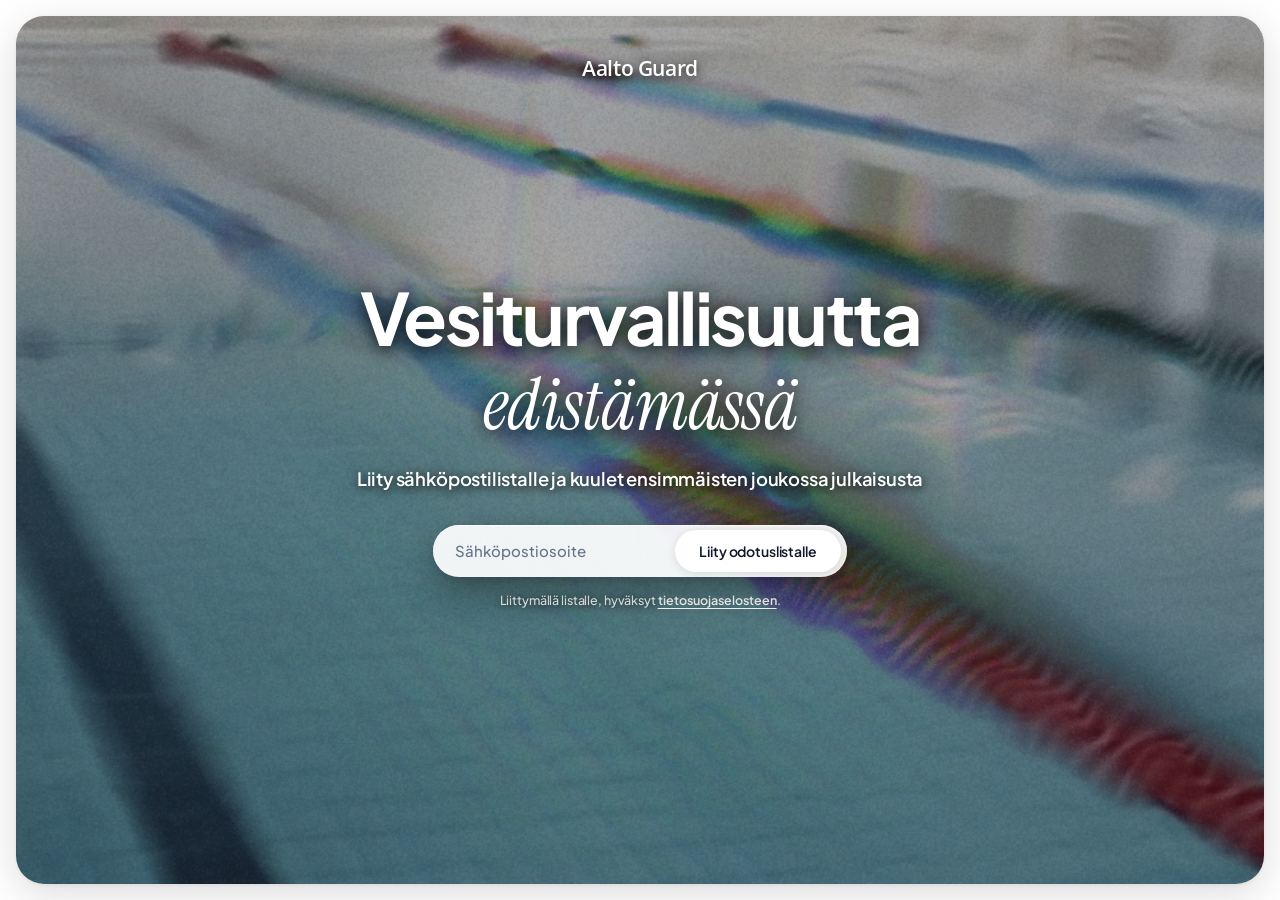
==== index.html @ 10b3afd3 "Fix background blur delay: dedicated hardware-accelerated hero-bg layer" ====
<!DOCTYPE html>
<html lang="fi">
<head>
  <meta charset="UTF-8">
  <meta name="viewport" content="width=device-width, initial-scale=1.0">
  <title>Aalto Guard — Vesiturvallisuutta edistämässä</title>
  <link rel="preconnect" href="https://fonts.googleapis.com">
  <link rel="preconnect" href="https://fonts.gstatic.com" crossorigin>
  <link href="https://fonts.googleapis.com/css2?family=Instrument+Serif:ital@1&family=Open+Sans:wght@600&family=Plus+Jakarta+Sans:wght@400;500;600;700;800&display=swap" rel="stylesheet">
  <link rel="stylesheet" href="style.css">
</head>
<body>
  <div class="page-wrapper">
    <main class="hero-card" id="hero-card">
      <!-- Erillinen taustakuvakerros välittömälle GPU-blurraukselle -->
      <div class="hero-bg" id="hero-bg" aria-hidden="true"></div>

      <!-- Yläosan logo -->
      <header class="header">
        <div class="logo">
          <span class="logo-text">Aalto Guard</span>
        </div>
      </header>

      <!-- Pääsisältö -->
      <div class="hero-content">
        <h1 class="hero-title">
          Vesiturvallisuutta <span class="italic-serif">edistämässä</span>
        </h1>
        <p class="hero-subtitle">
          Liity sähköpostilistalle ja kuulet ensimmäisten joukossa julkaisusta
        </p>

        <!-- Sähköpostilomake -->
        <form class="waitlist-form" id="waitlist-form">
          <input 
            type="email" 
            id="email-input"
            class="waitlist-input" 
            placeholder="Sähköpostiosoite" 
            required
            aria-label="Sähköpostiosoite"
          >
          <button type="submit" id="submit-btn" class="waitlist-button">
            Liity odotuslistalle
          </button>
        </form>

        <!-- Tietosuojateksti laatikon alla -->
        <p class="privacy-note">
          Liittymällä listalle, hyväksyt 
          <button type="button" class="privacy-link-btn" id="open-privacy-btn">tietosuojaselosteen</button>.
        </p>

        <!-- Palauteviesti onnistumisesta / virheestä -->
        <div id="form-feedback" class="form-feedback" aria-live="polite"></div>
      </div>

      <!-- Frosted Glass Modal Overlay -->
      <div class="modal-overlay" id="privacy-modal" aria-hidden="true">
        <div class="modal-backdrop" id="modal-backdrop"></div>
        <div class="modal-dialog" role="dialog" aria-labelledby="modal-title">
          <div class="modal-header">
            <h3 id="modal-title">Tietosuojaseloste</h3>
            <button type="button" class="modal-close-btn" id="close-modal-btn" aria-label="Sulje">&times;</button>
          </div>
          <div class="modal-body">
            <h4>1. Rekisterinpitäjä</h4>
            <p>Aalto Guard &mdash; Yhteystiedot: info@aaltoguard.fi</p>
            
            <h4>2. Käyttötarkoitus ja käsittelyn peruste</h4>
            <p>Sähköpostiosoitteesi kerätään suostumuksellasi vain ja ainoastaan Aalto Guard -palvelun lanseerauksesta tiedottamista varten.</p>
            
            <h4>3. Tietojen suoja ja luovutus</h4>
            <p>Tietoja säilytetään suojatussa ympäristössä eikä niitä koskaan myydä tai luovuteta ulkopuolisille suoramarkkinointiin.</p>

            <h4>4. Oikeutesi</h4>
            <p>Voit peruuttaa suostumuksesi ja pyytää sähköpostiosoitteesi poistamista listalta milloin tahansa ilmoittamalla siitä meille.</p>
          </div>
        </div>
      </div>
    </main>
  </div>

  <script src="script.js"></script>
</body>
</html>
---- style.css ----
/* ==========================================================================
   AALTO GUARD - LOPULLINEN TYYLITIEDOSTO (ALLAS 3 + HIENOVARAISEN PIENI TUMMENNUS)
   ========================================================================== */

/* Reset & Base */
*, *::before, *::after {
  box-sizing: border-box;
  margin: 0;
  padding: 0;
}

html, body {
  width: 100%;
  height: 100%;
  min-height: 100dvh;
  font-family: 'Plus Jakarta Sans', -apple-system, BlinkMacSystemFont, 'Segoe UI', Roboto, Helvetica, Arial, sans-serif;
  background-color: #ffffff;
  color: #ffffff;
  -webkit-font-smoothing: antialiased;
  -moz-osx-font-smoothing: grayscale;
  overflow: hidden;
}

/* Page Frame with white outer margin */
.page-wrapper {
  height: 100vh;
  height: 100dvh;
  min-height: 100dvh;
  padding: 16px;
  display: flex;
  background-color: #ffffff;
}

/* Hero Card Container */
.hero-card {
  flex: 1;
  position: relative;
  display: flex;
  flex-direction: column;
  justify-content: space-between;
  align-items: center;
  height: calc(100dvh - 32px);
  min-height: calc(100dvh - 32px);
  max-height: calc(100dvh - 32px);
  border-radius: 28px;
  overflow: hidden;
  box-shadow: 
    0 10px 40px rgba(0, 0, 0, 0.14),
    0 1px 4px rgba(0, 0, 0, 0.06);
}

/* Erillinen GPU-kiihdytetty taustakuvakerros (blurraantuu välittömästi ilman viivettä) */
.hero-bg {
  position: absolute;
  inset: -28px;
  background-image: 
    linear-gradient(rgba(0, 0, 0, 0.32), rgba(0, 0, 0, 0.40)),
    url('pool-diagonal.jpg');
  background-size: cover;
  background-position: center center;
  background-repeat: no-repeat;
  z-index: 0;
  transition: filter 0.22s cubic-bezier(0.16, 1, 0.3, 1), transform 0.22s cubic-bezier(0.16, 1, 0.3, 1);
  will-change: filter, transform;
}

/* Kun modaali avataan, koko taustakuva ja sisältö sumenevat 0ms viiveellä */
body.modal-open .hero-bg {
  filter: blur(22px) brightness(0.8);
  transform: scale(1.08);
}

/* Header & Logo */
.header {
  position: relative;
  width: 100%;
  padding-top: 38px;
  display: flex;
  justify-content: center;
  align-items: center;
  z-index: 10;
  transition: filter 0.2s ease, opacity 0.2s ease, transform 0.2s ease;
  will-change: filter, opacity;
}

.logo {
  display: inline-flex;
  align-items: center;
  color: #ffffff;
  user-select: none;
}

.logo-text {
  font-family: 'Open Sans', sans-serif;
  font-size: 21px;
  font-weight: 600;
  letter-spacing: -0.02em;
  color: #ffffff;
  text-shadow: 0 2px 10px rgba(0, 0, 0, 0.8), 0 0 20px rgba(0, 0, 0, 0.45);
}

/* Center Content */
.hero-content {
  position: relative;
  display: flex;
  flex-direction: column;
  align-items: center;
  justify-content: center;
  text-align: center;
  padding: 20px 24px 70px;
  max-width: 860px;
  width: 100%;
  margin: auto;
  z-index: 10;
  transition: filter 0.2s ease, opacity 0.2s ease, transform 0.2s ease;
  will-change: filter, opacity;
}

/* Tekstisisällön välitön sumennus */
body.modal-open .header,
body.modal-open .hero-content {
  filter: blur(10px);
  opacity: 0.15;
  transform: scale(0.98);
  pointer-events: none;
}

/* Main Heading */
.hero-title {
  font-size: clamp(2.5rem, 5.8vw, 4.5rem);
  font-weight: 700;
  line-height: 1.15;
  letter-spacing: -0.035em;
  color: #ffffff;
  margin-bottom: 18px;
  text-shadow: 0 3px 16px rgba(0, 0, 0, 0.8), 0 0 36px rgba(0, 0, 0, 0.5);
}

.hero-title .italic-serif {
  font-family: 'Instrument Serif', 'Playfair Display', Georgia, serif;
  font-style: italic;
  font-weight: 400;
  letter-spacing: -0.01em;
  padding: 0 2px;
}

/* Subtitle */
.hero-subtitle {
  font-size: clamp(1rem, 1.7vw, 1.15rem);
  font-weight: 600;
  color: #ffffff;
  letter-spacing: -0.01em;
  margin-bottom: 32px;
  max-width: 650px;
  margin-left: auto;
  margin-right: auto;
  line-height: 1.5;
  text-shadow: 0 2px 10px rgba(0, 0, 0, 0.85), 0 0 24px rgba(0, 0, 0, 0.55);
}

/* Waitlist Email Form */
.waitlist-form {
  display: inline-flex;
  align-items: center;
  background: rgba(255, 255, 255, 0.92);
  backdrop-filter: blur(18px);
  -webkit-backdrop-filter: blur(18px);
  border-radius: 9999px;
  padding: 5px 6px 5px 22px;
  box-shadow: 
    0 16px 38px rgba(0, 0, 0, 0.35),
    0 2px 8px rgba(0, 0, 0, 0.12),
    inset 0 1px 1px rgba(255, 255, 255, 0.8);
  transition: all 0.25s cubic-bezier(0.16, 1, 0.3, 1);
  max-width: 100%;
}

.waitlist-form:focus-within {
  background: rgba(255, 255, 255, 0.98);
  box-shadow: 
    0 20px 48px rgba(0, 0, 0, 0.4),
    0 0 0 3px rgba(255, 255, 255, 0.6);
}

.waitlist-input {
  border: none;
  background: transparent;
  outline: none;
  font-family: inherit;
  font-size: 15px;
  color: #111827;
  width: 220px;
  padding: 8px 0;
}

.waitlist-input::placeholder {
  color: #64748b;
  font-weight: 500;
}

.waitlist-button {
  border: none;
  outline: none;
  background: #ffffff;
  color: #0f172a;
  font-family: inherit;
  font-size: 14px;
  font-weight: 600;
  letter-spacing: -0.01em;
  padding: 12px 24px;
  border-radius: 9999px;
  cursor: pointer;
  box-shadow: 0 2px 8px rgba(0, 0, 0, 0.1);
  transition: background-color 0.2s ease;
  white-space: nowrap;
}

.waitlist-button:hover {
  background-color: #f1f5f9;
}

.waitlist-button:active {
  background-color: #e2e8f0;
}

/* Privacy Note */
.privacy-note {
  margin-top: 15px;
  font-size: 12.5px;
  color: rgba(255, 255, 255, 0.92);
  font-weight: 500;
  letter-spacing: -0.01em;
  text-shadow: 0 1px 8px rgba(0, 0, 0, 0.85);
  text-align: center;
}

.privacy-link-btn {
  background: none;
  border: none;
  padding: 0;
  font: inherit;
  color: #ffffff;
  font-weight: 600;
  text-decoration: underline;
  text-underline-offset: 3px;
  cursor: pointer;
  transition: opacity 0.2s ease;
}

.privacy-link-btn:hover {
  opacity: 0.8;
}

/* Feedback messages */
.form-feedback {
  margin-top: 12px;
  font-size: 14px;
  min-height: 20px;
  transition: all 0.3s ease;
}

.form-feedback.success {
  color: #86efac;
  font-weight: 600;
  text-shadow: 0 2px 8px rgba(0, 0, 0, 0.8);
}

.form-feedback.error {
  color: #fca5a5;
  font-weight: 600;
  text-shadow: 0 2px 8px rgba(0, 0, 0, 0.8);
}

/* ==========================================================================
   FROSTED GLASS MODAL
   ========================================================================== */
.modal-overlay {
  position: absolute;
  inset: 0;
  display: flex;
  align-items: center;
  justify-content: center;
  z-index: 50;
  opacity: 0;
  pointer-events: none;
  transition: opacity 0.2s cubic-bezier(0.16, 1, 0.3, 1);
}

.modal-overlay.open {
  opacity: 1;
  pointer-events: auto;
}

.modal-backdrop {
  position: absolute;
  inset: 0;
  background: rgba(0, 0, 0, 0.42);
}

.modal-dialog {
  position: relative;
  z-index: 2;
  width: 90%;
  max-width: 540px;
  max-height: 82vh;
  max-height: 82dvh;
  background: rgba(13, 20, 28, 0.88);
  backdrop-filter: blur(28px);
  -webkit-backdrop-filter: blur(28px);
  border: 1px solid rgba(255, 255, 255, 0.18);
  border-radius: 24px;
  padding: 30px;
  text-align: left;
  transform: scale(0.94) translateY(12px);
  opacity: 0;
  box-shadow: 0 24px 60px rgba(0, 0, 0, 0.55);
  transition: transform 0.32s cubic-bezier(0.16, 1, 0.3, 1), opacity 0.25s ease;
  overflow-y: auto;
}

.modal-overlay.open .modal-dialog {
  transform: scale(1) translateY(0);
  opacity: 1;
}

.modal-header {
  display: flex;
  justify-content: space-between;
  align-items: center;
  margin-bottom: 20px;
}

.modal-header h3 {
  font-size: 1.35rem;
  font-weight: 700;
  color: #ffffff;
}

.modal-close-btn {
  background: rgba(255, 255, 255, 0.12);
  border: none;
  color: #ffffff;
  font-size: 22px;
  width: 34px;
  height: 34px;
  border-radius: 50%;
  cursor: pointer;
  display: flex;
  align-items: center;
  justify-content: center;
  transition: background 0.2s ease, transform 0.2s ease;
}

.modal-close-btn:hover {
  background: rgba(255, 255, 255, 0.25);
  transform: scale(1.05);
}

.modal-body h4 {
  font-size: 0.95rem;
  font-weight: 600;
  color: #ffffff;
  margin-top: 14px;
  margin-bottom: 4px;
}

.modal-body p {
  font-size: 13.5px;
  line-height: 1.6;
  color: rgba(255, 255, 255, 0.84);
}

/* ==========================================================================
   RESPONSIVE & MOBILE
   ========================================================================== */
@media (max-width: 640px) {
  .page-wrapper {
    padding: 8px;
  }

  .hero-card {
    border-radius: 20px;
    height: calc(100dvh - 16px);
    min-height: calc(100dvh - 16px);
    max-height: calc(100dvh - 16px);
  }

  .header {
    padding-top: 20px;
  }

  .logo-text {
    font-size: 18px;
  }

  .hero-content {
    padding: 12px 14px 40px;
  }

  .hero-title {
    font-size: 2.15rem;
    line-height: 1.18;
    margin-bottom: 12px;
  }

  .hero-subtitle {
    font-size: 0.92rem;
    margin-bottom: 22px;
    line-height: 1.45;
  }

  .waitlist-form {
    flex-direction: column;
    width: 100%;
    max-width: 320px;
    padding: 8px;
    gap: 8px;
    border-radius: 22px;
  }

  .waitlist-input {
    width: 100%;
    text-align: center;
    padding: 8px 12px;
    font-size: 14.5px;
  }

  .waitlist-button {
    width: 100%;
    padding: 12px;
    font-size: 14px;
  }

  .modal-dialog {
    width: 92%;
    max-height: 82dvh;
    padding: 24px 20px;
    border-radius: 20px;
  }

  .modal-header h3 {
    font-size: 1.2rem;
  }
}
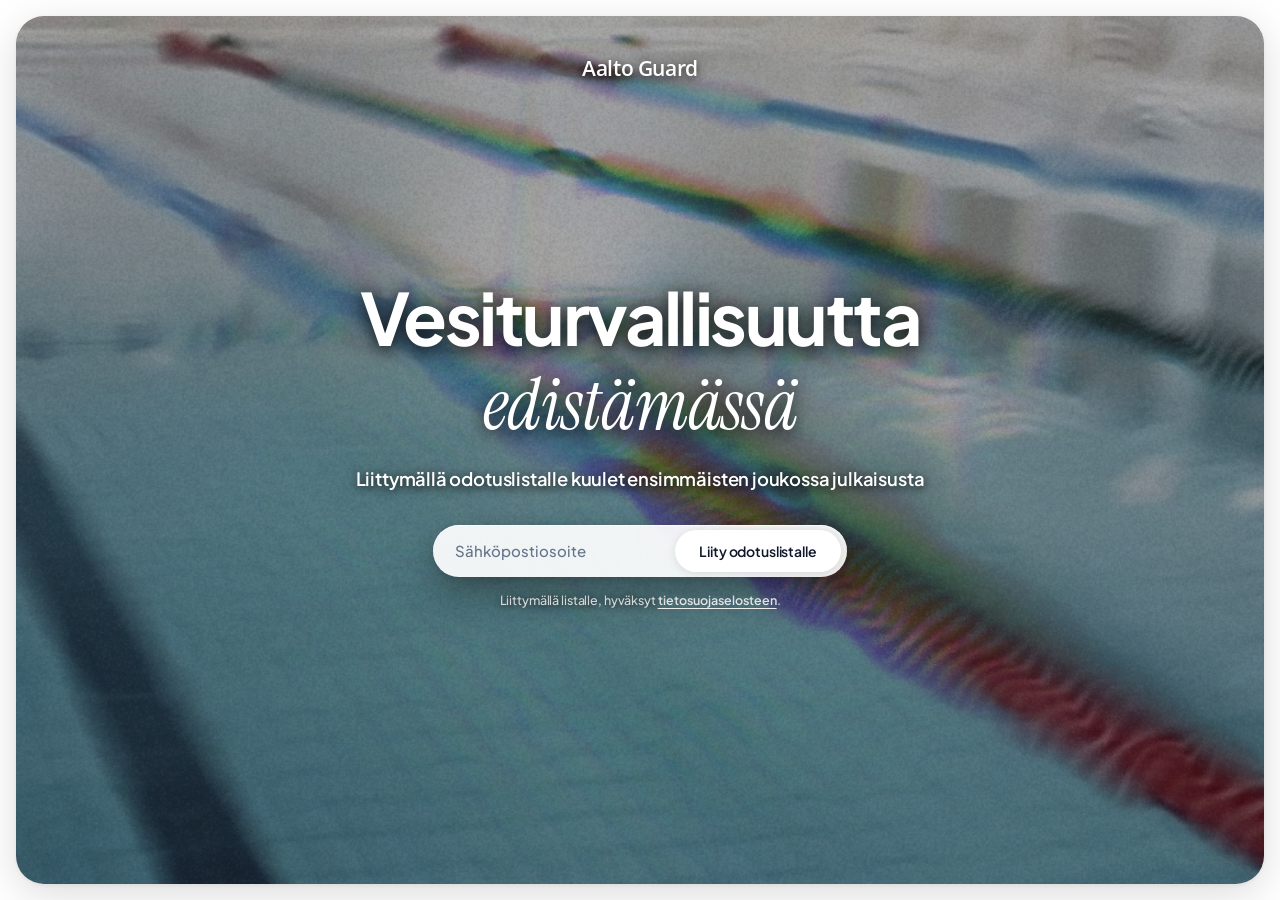
==== commit b2de02cc: "Update subtitle to 'Liittymällä odotuslistalle kuulet ensimmäisten joukossa julkaisusta'" ====
--- a/index.html
+++ b/index.html
@@ -28,7 +28,7 @@
           Vesiturvallisuutta <span class="italic-serif">edistämässä</span>
         </h1>
         <p class="hero-subtitle">
-          Liity sähköpostilistalle ja kuulet ensimmäisten joukossa julkaisusta
+          Liittymällä odotuslistalle kuulet ensimmäisten joukossa julkaisusta
         </p>
 
         <!-- Sähköpostilomake -->
@@ -62,20 +62,44 @@
         <div class="modal-dialog" role="dialog" aria-labelledby="modal-title">
           <div class="modal-header">
             <h3 id="modal-title">Tietosuojaseloste</h3>
-            <button type="button" class="modal-close-btn" id="close-modal-btn" aria-label="Sulje">&times;</button>
+            <button type="button" class="modal-close-btn" id="close-modal-btn" aria-label="Sulje">
+              <svg width="14" height="14" viewBox="0 0 14 14" fill="none" stroke="currentColor" stroke-width="2" stroke-linecap="round" stroke-linejoin="round">
+                <line x1="2" y1="2" x2="12" y2="12"></line>
+                <line x1="12" y1="2" x2="2" y2="12"></line>
+              </svg>
+            </button>
           </div>
           <div class="modal-body">
-            <h4>1. Rekisterinpitäjä</h4>
-            <p>Aalto Guard &mdash; Yhteystiedot: info@aaltoguard.fi</p>
+            <h4>1. Rekisterinpitäjä & yhteystiedot</h4>
+            <p>
+              Aalto Guard / Joakim Tuuli<br>
+              Yhteydenotot: <a href="mailto:joakim.tuuli@gmail.com" style="color: #93c5fd; text-decoration: underline;">joakim.tuuli@gmail.com</a>
+            </p>
+
+            <h4>2. Rekisterin nimi</h4>
+            <p>Aalto Guard -odotuslistan ja julkaisutiedotuksen rekisteri</p>
             
-            <h4>2. Käyttötarkoitus ja käsittelyn peruste</h4>
-            <p>Sähköpostiosoitteesi kerätään suostumuksellasi vain ja ainoastaan Aalto Guard -palvelun lanseerauksesta tiedottamista varten.</p>
+            <h4>3. Tietojen käsittelyn tarkoitus ja oikeusperuste</h4>
+            <p>
+              Keräämme ainoastaan sähköpostiosoitteita. Tietoja käytetään yksinomaan viestintään ja tiedottamiseen liittyen Aalto Guardin kehitykseen, lanseeraukseen ja julkaisuihin.
+              <br><br>
+              Käsittelyn oikeusperusteena on käyttäjän antama nimenomainen suostumus (EU:n yleinen tietosuoja-asetus GDPR 6 art. 1 kohta a).
+            </p>
+
+            <h4>4. Rekisterin tietosisältö & tietolähteet</h4>
+            <p>
+              Rekisteriin tallennetaan ainoastaan käyttäjän lomakkeella itse antama sähköpostiosoite sekä liittymisen ajankohta.
+            </p>
             
-            <h4>3. Tietojen suoja ja luovutus</h4>
-            <p>Tietoja säilytetään suojatussa ympäristössä eikä niitä koskaan myydä tai luovuteta ulkopuolisille suoramarkkinointiin.</p>
+            <h4>5. Tietojen luovutus & säilytysaika</h4>
+            <p>
+              Tietoja ei koskaan myydä, vuokrata tai luovuteta kolmansille osapuolille suoramarkkinointiin. Tietoja säilytetään vain niin kauan kuin se on julkaisutiedotusta varten tarpeellista tai kunnes pyydät tietojesi poistamista.
+            </p>
 
-            <h4>4. Oikeutesi</h4>
-            <p>Voit peruuttaa suostumuksesi ja pyytää sähköpostiosoitteesi poistamista listalta milloin tahansa ilmoittamalla siitä meille.</p>
+            <h4>6. Sinun oikeutesi</h4>
+            <p>
+              Sinulla on oikeus peruuttaa suostumuksesi, tarkastaa tietosi tai pyytää tietojesi välitöntä poistoa milloin tahansa laittamalla viestiä osoitteeseen: <strong>joakim.tuuli@gmail.com</strong>.
+            </p>
           </div>
         </div>
       </div>
--- a/style.css
+++ b/style.css
@@ -304,18 +304,20 @@
   max-width: 540px;
   max-height: 82vh;
   max-height: 82dvh;
+  display: flex;
+  flex-direction: column;
   background: rgba(13, 20, 28, 0.88);
   backdrop-filter: blur(28px);
   -webkit-backdrop-filter: blur(28px);
   border: 1px solid rgba(255, 255, 255, 0.18);
   border-radius: 24px;
-  padding: 30px;
+  padding: 28px 22px 28px 30px;
   text-align: left;
   transform: scale(0.94) translateY(12px);
   opacity: 0;
   box-shadow: 0 24px 60px rgba(0, 0, 0, 0.55);
   transition: transform 0.32s cubic-bezier(0.16, 1, 0.3, 1), opacity 0.25s ease;
-  overflow-y: auto;
+  overflow: hidden;
 }
 
 .modal-overlay.open .modal-dialog {
@@ -327,7 +329,9 @@
   display: flex;
   justify-content: space-between;
   align-items: center;
-  margin-bottom: 20px;
+  margin-bottom: 16px;
+  padding-right: 8px;
+  flex-shrink: 0;
 }
 
 .modal-header h3 {
@@ -340,7 +344,6 @@
   background: rgba(255, 255, 255, 0.12);
   border: none;
   color: #ffffff;
-  font-size: 22px;
   width: 34px;
   height: 34px;
   border-radius: 50%;
@@ -348,12 +351,51 @@
   display: flex;
   align-items: center;
   justify-content: center;
-  transition: background 0.2s ease, transform 0.2s ease;
+  padding: 0;
+  margin: 0;
+  transition: background-color 0.2s ease;
 }
 
 .modal-close-btn:hover {
-  background: rgba(255, 255, 255, 0.25);
-  transform: scale(1.05);
+  background-color: rgba(255, 255, 255, 0.25);
+}
+
+.modal-close-btn svg {
+  width: 14px;
+  height: 14px;
+  display: block;
+  pointer-events: none;
+}
+
+/* Sisältöalue saumattomalla lasi-scrollbarilla */
+.modal-body {
+  flex: 1;
+  overflow-y: auto;
+  padding-right: 12px;
+  margin-right: -4px;
+  scroll-behavior: smooth;
+  scrollbar-width: thin;
+  scrollbar-color: rgba(255, 255, 255, 0.22) transparent;
+}
+
+/* Webkit (Chrome, Edge, Safari) saumaton ja smooth scrollbar */
+.modal-body::-webkit-scrollbar {
+  width: 5px;
+}
+
+.modal-body::-webkit-scrollbar-track {
+  background: transparent;
+  margin: 6px 0;
+}
+
+.modal-body::-webkit-scrollbar-thumb {
+  background: rgba(255, 255, 255, 0.22);
+  border-radius: 9999px;
+  transition: background-color 0.2s ease;
+}
+
+.modal-body::-webkit-scrollbar-thumb:hover {
+  background: rgba(255, 255, 255, 0.45);
 }
 
 .modal-body h4 {
@@ -434,7 +476,7 @@
   .modal-dialog {
     width: 92%;
     max-height: 82dvh;
-    padding: 24px 20px;
+    padding: 24px 16px 24px 22px;
     border-radius: 20px;
   }
 
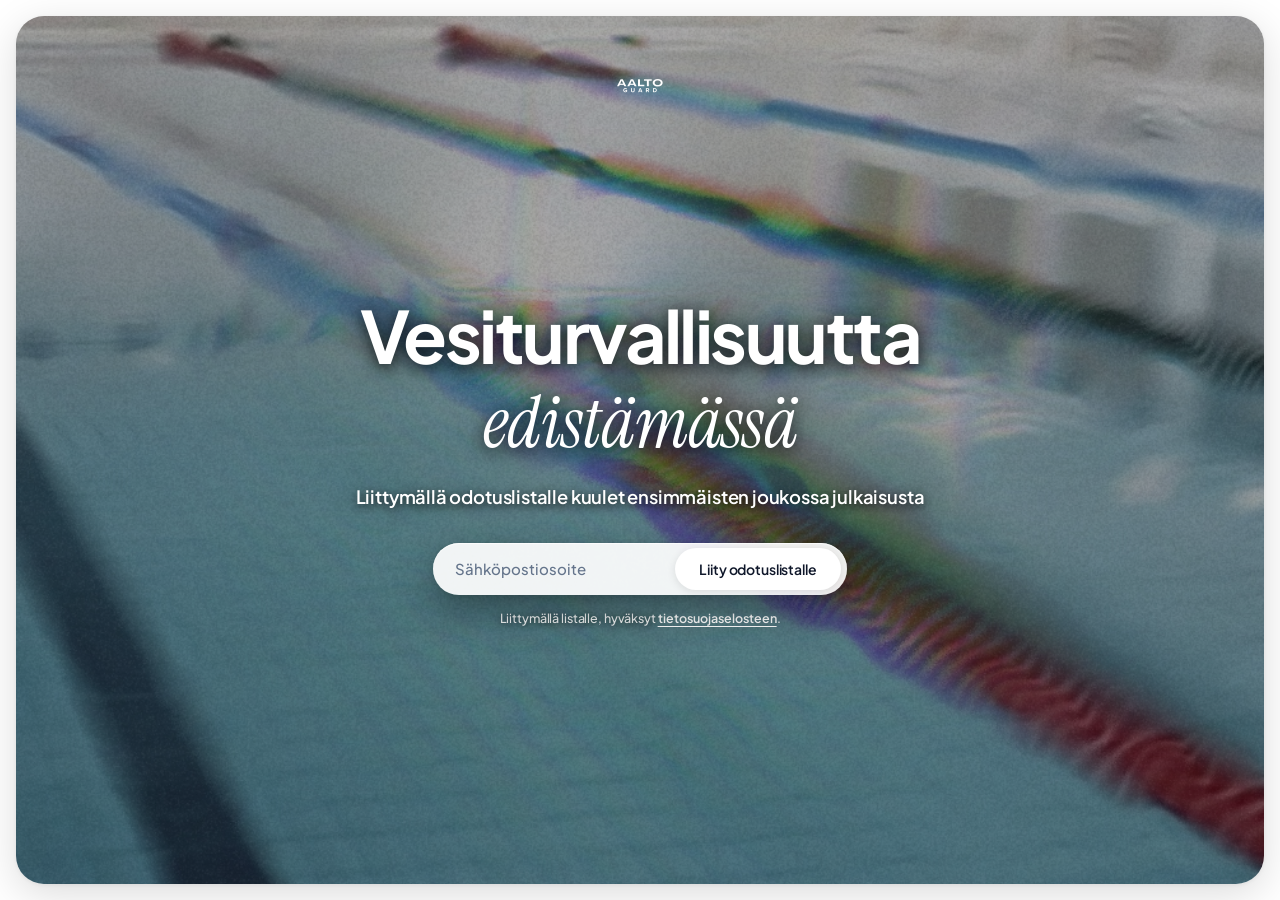
==== commit 3c22d1d6: "feat: Replace text logo with image logo" ====
--- a/index.html
+++ b/index.html
@@ -4,10 +4,34 @@
   <meta charset="UTF-8">
   <meta name="viewport" content="width=device-width, initial-scale=1.0">
   <title>Aalto Guard — Vesiturvallisuutta edistämässä</title>
+
+  <!-- Hakukoneiden meta-tiedot (SEO) -->
+  <meta name="description" content="Aalto Guard — Vesiturvallisuutta edistämässä. Liittymällä odotuslistalle kuulet ensimmäisten joukossa palvelun julkaisusta.">
+  <meta name="keywords" content="Aalto Guard, vesiturvallisuus, uimavalvonta, allasturvallisuus, odotuslista">
+  <meta name="author" content="Aalto Guard">
+
+  <!-- Sosiaalisen median ja viestinten esikatselut (Open Graph) -->
+  <meta property="og:type" content="website">
+  <meta property="og:title" content="Aalto Guard — Vesiturvallisuutta edistämässä">
+  <meta property="og:description" content="Liittymällä odotuslistalle kuulet ensimmäisten joukossa julkaisusta.">
+  <meta property="og:image" content="pool-diagonal.jpg">
+
+  <!-- Twitter Card -->
+  <meta name="twitter:card" content="summary_large_image">
+  <meta name="twitter:title" content="Aalto Guard — Vesiturvallisuutta edistämässä">
+  <meta name="twitter:description" content="Liittymällä odotuslistalle kuulet ensimmäisten joukossa julkaisusta.">
+  <meta name="twitter:image" content="pool-diagonal.jpg">
+
   <link rel="preconnect" href="https://fonts.googleapis.com">
   <link rel="preconnect" href="https://fonts.gstatic.com" crossorigin>
   <link href="https://fonts.googleapis.com/css2?family=Instrument+Serif:ital@1&family=Open+Sans:wght@600&family=Plus+Jakarta+Sans:wght@400;500;600;700;800&display=swap" rel="stylesheet">
   <link rel="stylesheet" href="style.css">
+
+  <!-- Vercel Web Analytics -->
+  <script>
+    window.va = window.va || function () { (window.vaq = window.vaq || []).push(arguments); };
+  </script>
+  <script defer src="/_vercel/insights/script.js"></script>
 </head>
 <body>
   <div class="page-wrapper">
@@ -18,7 +42,7 @@
       <!-- Yläosan logo -->
       <header class="header">
         <div class="logo">
-          <span class="logo-text">Aalto Guard</span>
+          <img src="logo.png" alt="Aalto Guard" class="logo-img">
         </div>
       </header>
 
--- a/style.css
+++ b/style.css
@@ -90,13 +90,10 @@
   user-select: none;
 }
 
-.logo-text {
-  font-family: 'Open Sans', sans-serif;
-  font-size: 21px;
-  font-weight: 600;
-  letter-spacing: -0.02em;
-  color: #ffffff;
-  text-shadow: 0 2px 10px rgba(0, 0, 0, 0.8), 0 0 20px rgba(0, 0, 0, 0.45);
+.logo-img {
+  height: 64px;
+  width: auto;
+  display: block;
 }
 
 /* Center Content */
@@ -431,8 +428,8 @@
     padding-top: 20px;
   }
 
-  .logo-text {
-    font-size: 18px;
+  .logo-img {
+    height: 48px;
   }
 
   .hero-content {
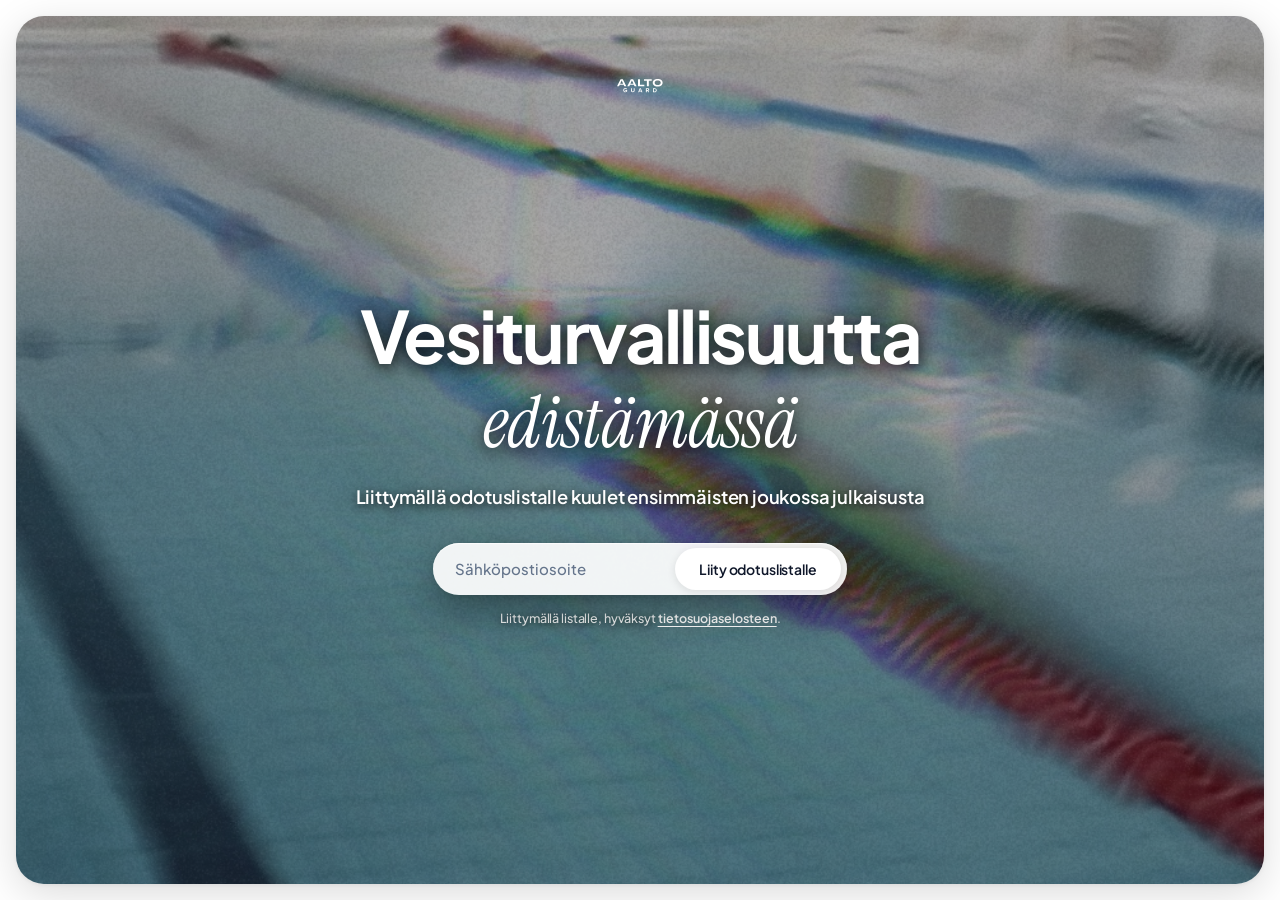
==== commit 2128a833: "feat: use Windy.svg for logo" ====
--- a/index.html
+++ b/index.html
@@ -42,7 +42,7 @@
       <!-- Yläosan logo -->
       <header class="header">
         <div class="logo">
-          <img src="logo.png" alt="Aalto Guard" class="logo-img">
+          <img src="Windy.svg" alt="Aalto Guard" class="logo-img">
         </div>
       </header>
 
